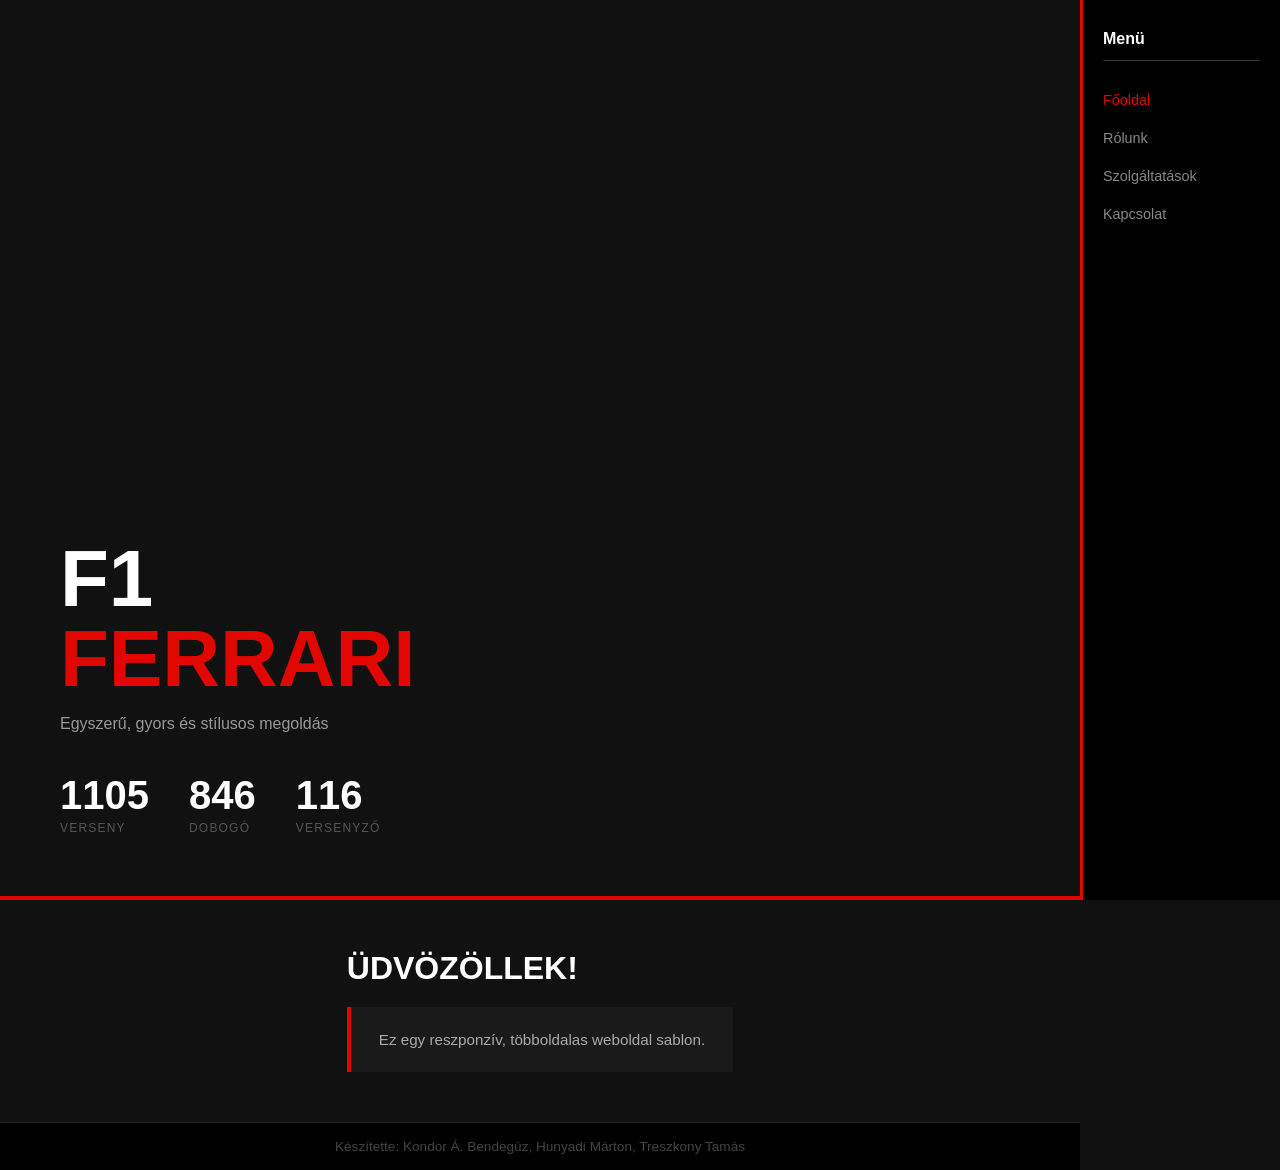
==== index.html @ c92317cb "elso" ====
<!DOCTYPE html>
<html lang="hu">
<head>
  <meta charset="UTF-8">
  <title>Főoldal</title>
  <link rel="stylesheet" href="style.css">
</head>
<body class="page-f1">

  <nav class="sidenav">
    <span class="site-title">Menü</span>
    <a href="index.html" class="active">Főoldal</a>
    <a href="about.html">Rólunk</a>
    <a href="services.html">Szolgáltatások</a>
    <a href="contact.html">Kapcsolat</a>
  </nav>

  <section class="hero">
    <h1>F1<br><span>Ferrari</span></h1>
    <p>Egyszerű, gyors és stílusos megoldás</p>
    <div class="hero-stats">
      <div><span>1105</span><small>Verseny</small></div>
      <div><span>846</span><small>Dobogó</small></div>
      <div><span>116</span><small>Versenyző</small></div>
    </div>
  </section>

  <div class="container">
    <h2>Üdvözöllek!</h2>
    <div class="card">
      <p>Ez egy reszponzív, többoldalas weboldal sablon.</p>
    </div>
  </div>

  <footer>Készítette: Kondor Á. Bendegúz, Hunyadi Márton, Treszkony Tamás</footer>

</body>
</html>
---- style.css ----
* {
  margin: 0;
  padding: 0;
  box-sizing: border-box;
  font-family: 'Segoe UI', sans-serif;
}

body {
  min-height: 100vh;
  display: flex;
  flex-direction: column;
  margin-right: 200px;
}

header { display: none; }

/* --- SIDENAV --- */
.sidenav {
  position: fixed;
  top: 0;
  right: 0;
  width: 200px;
  height: 100vh;
  display: flex;
  flex-direction: column;
  padding: 30px 20px;
  gap: 8px;
}

.sidenav .site-title {
  font-weight: bold;
  font-size: 1rem;
  margin-bottom: 16px;
  padding-bottom: 12px;
}

.sidenav a {
  font-size: 0.9rem;
  text-decoration: none;
  padding: 7px 0;
}

.sidenav a:hover { text-decoration: underline; }


/* ================================
   F1 STÍLUS (főoldal)
================================ */

.page-f1 {
  background: #111;
  color: #fff;
}

.page-f1 .sidenav {
  background: #000;
  border-left: 3px solid #e10600;
}

.page-f1 .sidenav .site-title {
  color: #fff;
  border-bottom: 1px solid #333;
}

.page-f1 .sidenav a { color: #888; }
.page-f1 .sidenav a:hover  { color: #fff; }
.page-f1 .sidenav a.active { color: #e10600; }

.page-f1 .hero {
  height: 100vh;
  display: flex;
  flex-direction: column;
  justify-content: flex-end;
  padding: 60px;
  background: url('ferrari-f1.jpg') center/cover no-repeat;
  border-bottom: 4px solid #e10600;
}

.page-f1 .hero h1 {
  font-size: 5rem;
  font-weight: 900;
  text-transform: uppercase;
  line-height: 1;
  color: #fff;
}

.page-f1 .hero h1 span { color: #e10600; }

.page-f1 .hero p {
  color: #999;
  margin-top: 16px;
  font-size: 1rem;
}

.page-f1 .hero-stats {
  display: flex;
  gap: 40px;
  margin-top: 40px;
}

.page-f1 .hero-stats div span {
  display: block;
  font-size: 2.5rem;
  font-weight: 900;
  color: #fff;
}

.page-f1 .hero-stats div small {
  font-size: 0.75rem;
  text-transform: uppercase;
  letter-spacing: 0.1em;
  color: #555;
}

.page-f1 .container {
  max-width: 960px;
  margin: auto;
  padding: 50px 60px;
}

.page-f1 .container h2 {
  font-size: 2rem;
  font-weight: 900;
  text-transform: uppercase;
  margin-bottom: 20px;
}

.page-f1 .card {
  background: #1a1a1a;
  padding: 24px 28px;
  margin-top: 16px;
  border-left: 4px solid #e10600;
}

.page-f1 .card:hover { background: #222; }
.page-f1 .card h3 { color: #fff; margin-bottom: 8px; }
.page-f1 .card p  { color: #aaa; font-size: 0.95rem; }

.page-f1 footer {
  margin-top: auto;
  background: #000;
  text-align: center;
  padding: 16px;
  color: #444;
  font-size: 0.85rem;
  border-top: 1px solid #222;
}


/* ================================
   FERRARI STÍLUS (aloldalak)
================================ */

.page-ferrari {
  background: #0d0000;
  color: #f5f0eb;
}

.page-ferrari .sidenav {
  background: #0a0000;
  border-left: 3px solid #c9a84c;
}

.page-ferrari .sidenav .site-title {
  color: #f5f0eb;
  border-bottom: 1px solid #2e1a1a;
}

.page-ferrari .sidenav a { color: #7a5a5a; }
.page-ferrari .sidenav a:hover  { color: #e8c97a; }
.page-ferrari .sidenav a.active { color: #c9a84c; }

.page-ferrari .page-header {
  padding: 70px 60px 40px;
  background: #120505;
  border-bottom: 2px solid #cc0000;
}

.page-ferrari .page-header small {
  display: block;
  font-size: 0.72rem;
  letter-spacing: 0.3em;
  text-transform: uppercase;
  color: #c9a84c;
  margin-bottom: 10px;
}

.page-ferrari .page-header h1 {
  font-size: 3rem;
  font-weight: 700;
  color: #f5f0eb;
}

.page-ferrari .container {
  max-width: 960px;
  margin: auto;
  padding: 50px 60px;
}

.page-ferrari .card {
  background: #1c0a0a;
  padding: 28px 32px;
  margin-top: 20px;
  border-top: 2px solid #cc0000;
  border: 1px solid #2a1010;
  border-top: 2px solid #cc0000;
}

.page-ferrari .card:hover { border-color: #c9a84c; }
.page-ferrari .card h3 { color: #f5f0eb; margin-bottom: 8px; font-size: 1.2rem; }
.page-ferrari .card p  { color: #b0a0a0; font-size: 0.95rem; line-height: 1.7; }

.page-ferrari .card .contact-line {
  display: flex;
  gap: 12px;
  padding: 10px 0;
  border-bottom: 1px solid #2a1010;
  color: #c0b0b0;
}

.page-ferrari .card .contact-line:last-child { border-bottom: none; }

.page-ferrari .card .contact-label {
  font-size: 0.75rem;
  text-transform: uppercase;
  letter-spacing: 0.15em;
  color: #c9a84c;
  min-width: 70px;
}

.page-ferrari footer {
  margin-top: auto;
  background: #080000;
  text-align: center;
  padding: 16px;
  color: #4a2a2a;
  font-size: 0.85rem;
  border-top: 1px solid #2a1010;
}
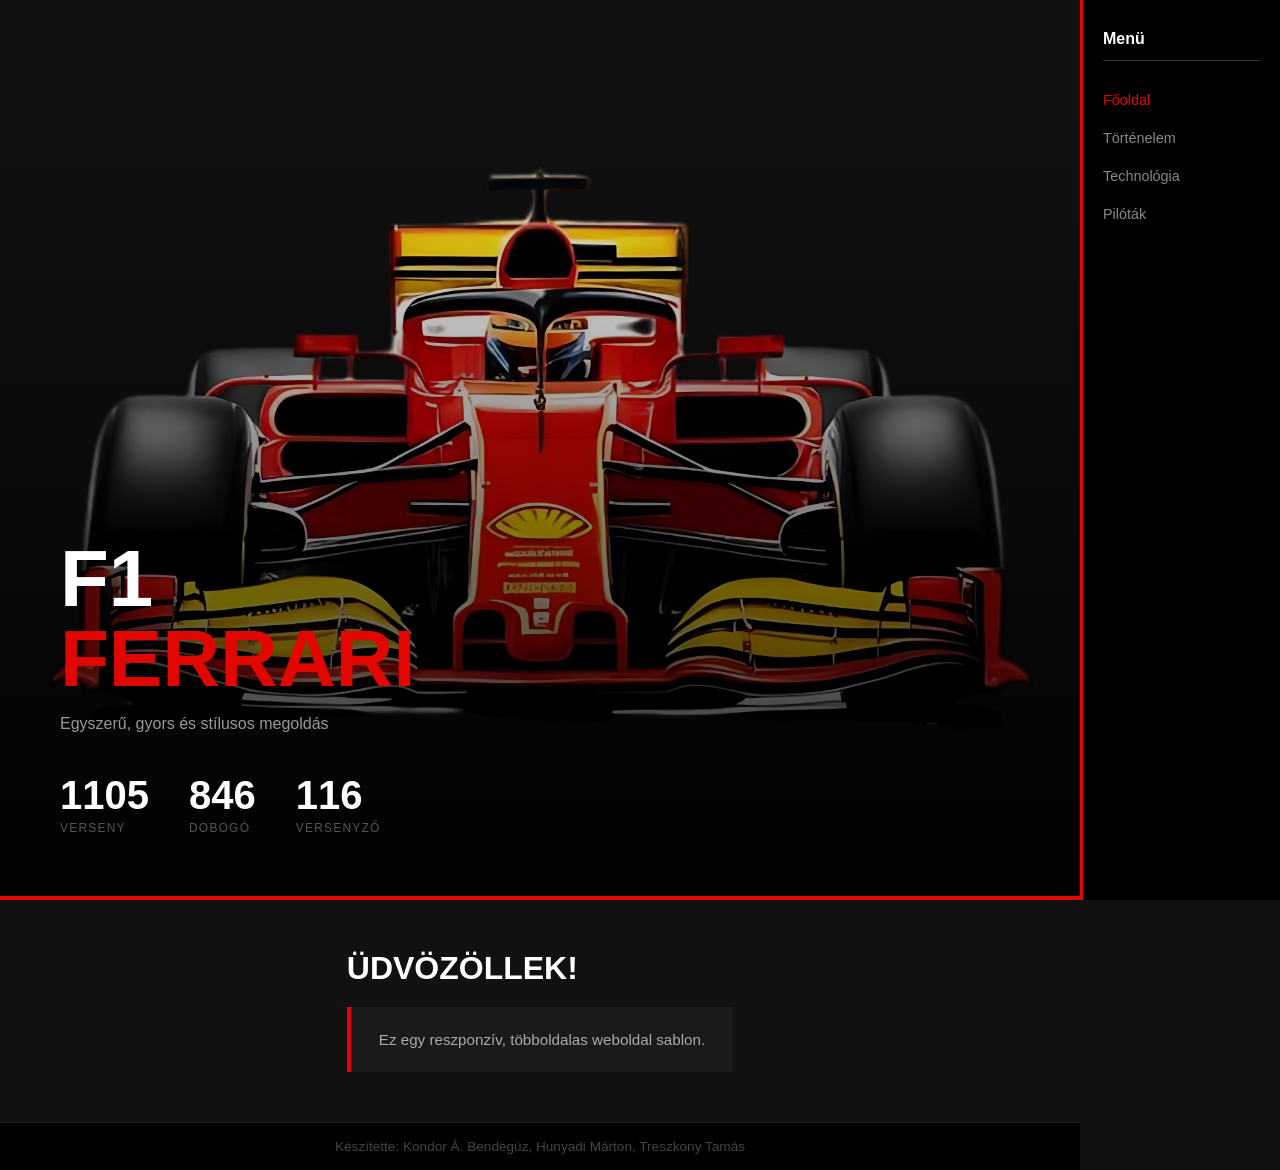
==== commit 65f98cae: "változások" ====
--- a/index.html
+++ b/index.html
@@ -10,9 +10,9 @@
   <nav class="sidenav">
     <span class="site-title">Menü</span>
     <a href="index.html" class="active">Főoldal</a>
-    <a href="about.html">Rólunk</a>
-    <a href="services.html">Szolgáltatások</a>
-    <a href="contact.html">Kapcsolat</a>
+    <a href="tortenelem.html">Történelem</a>
+    <a href="technologia.html">Technológia</a>
+    <a href="pilotak.html">Pilóták</a>
   </nav>
 
   <section class="hero">
--- a/style.css
+++ b/style.css
@@ -72,8 +72,23 @@
   flex-direction: column;
   justify-content: flex-end;
   padding: 60px;
-  background: url('ferrari-f1.jpg') center/cover no-repeat;
+  background: url('ferrari-f1.png') center/cover no-repeat;
   border-bottom: 4px solid #e10600;
+  position: relative;
+}
+
+.page-f1 .hero::after {
+  content: '';
+  position: absolute;
+  bottom: 0; left: 0; right: 0;
+  height: 90%;
+  background: linear-gradient(to top, rgba(0,0,0,0.9), transparent);
+  pointer-events: none;
+}
+
+.page-f1 .hero > * {
+  position: relative;
+  z-index: 1;
 }
 
 .page-f1 .hero h1 {
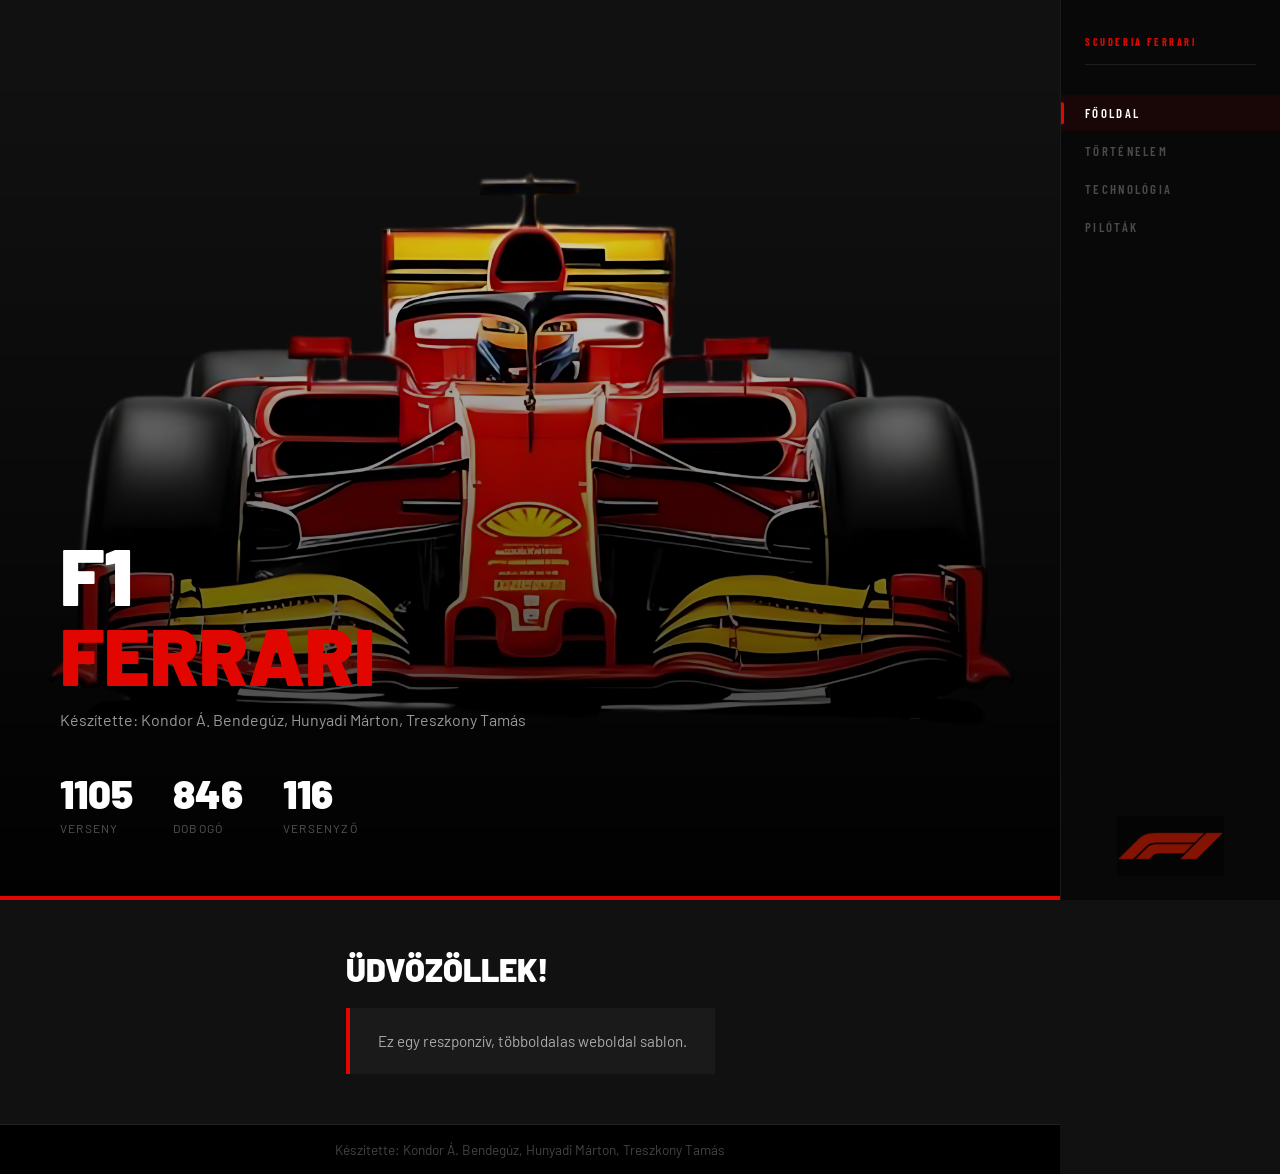
==== commit d6ed7816: "Változások2" ====
--- a/index.html
+++ b/index.html
@@ -1,38 +1,49 @@
-<!DOCTYPE html>
-<html lang="hu">
-<head>
-  <meta charset="UTF-8">
-  <title>Főoldal</title>
-  <link rel="stylesheet" href="style.css">
-</head>
-<body class="page-f1">
-
-  <nav class="sidenav">
-    <span class="site-title">Menü</span>
-    <a href="index.html" class="active">Főoldal</a>
-    <a href="tortenelem.html">Történelem</a>
-    <a href="technologia.html">Technológia</a>
-    <a href="pilotak.html">Pilóták</a>
-  </nav>
-
-  <section class="hero">
-    <h1>F1<br><span>Ferrari</span></h1>
-    <p>Egyszerű, gyors és stílusos megoldás</p>
-    <div class="hero-stats">
-      <div><span>1105</span><small>Verseny</small></div>
-      <div><span>846</span><small>Dobogó</small></div>
-      <div><span>116</span><small>Versenyző</small></div>
-    </div>
-  </section>
-
-  <div class="container">
-    <h2>Üdvözöllek!</h2>
-    <div class="card">
-      <p>Ez egy reszponzív, többoldalas weboldal sablon.</p>
-    </div>
-  </div>
-
-  <footer>Készítette: Kondor Á. Bendegúz, Hunyadi Márton, Treszkony Tamás</footer>
-
-</body>
+<!DOCTYPE html>
+<html lang="hu">
+<head>
+  <meta charset="UTF-8">
+  <title>Főoldal</title>
+  <link rel="stylesheet" href="style.css">
+</head>
+<body class="page-f1">
+
+  <nav class="sidenav">
+    <span class="site-title">Scuderia Ferrari</span>
+    <a href="index.html" class="active">Főoldal</a>
+    <a href="tortenelem.html">Történelem</a>
+    <a href="technologia.html">Technológia</a>
+    <a href="pilotak.html">Pilóták</a>
+  </nav>
+
+  <section class="hero">
+    <h1>F1<br><span>Ferrari</span></h1>
+    <p>Készítette: Kondor Á. Bendegúz, Hunyadi Márton, Treszkony Tamás</p>
+    <div class="hero-stats">
+      <div><span>1105</span><small>Verseny</small></div>
+      <div><span>846</span><small>Dobogó</small></div>
+      <div><span>116</span><small>Versenyző</small></div>
+    </div>
+  </section>
+
+  <div class="container">
+    <h2>Üdvözöllek!</h2>
+    <div class="card">
+      <p>Ez egy reszponzív, többoldalas weboldal sablon.</p>
+    </div>
+  </div>
+
+  <footer>Készítette: Kondor Á. Bendegúz, Hunyadi Márton, Treszkony Tamás</footer>
+
+<script>
+  document.querySelectorAll(".sidenav a").forEach(a => {
+    a.addEventListener("click", function(e) {
+      const href = this.getAttribute("href");
+      if (!href || href.startsWith("#")) return;
+      e.preventDefault();
+      document.body.classList.add("fade-out");
+      setTimeout(() => { window.location.href = href; }, 300);
+    });
+  });
+</script>
+</body>
 </html>
--- a/style.css
+++ b/style.css
@@ -1,15 +1,23 @@
+@import url('https://fonts.googleapis.com/css2?family=Barlow+Condensed:wght@400;600;700&family=Barlow:wght@400;500&display=swap');
+
 * {
   margin: 0;
   padding: 0;
   box-sizing: border-box;
-  font-family: 'Segoe UI', sans-serif;
+  font-family: 'Barlow', 'Segoe UI', sans-serif;
+}
+
+@keyframes pageFadeIn {
+  from { opacity: 0; }
+  to   { opacity: 1; }
 }
 
 body {
   min-height: 100vh;
   display: flex;
   flex-direction: column;
-  margin-right: 200px;
+  margin-right: 220px;
+  animation: pageFadeIn 0.45s ease both;
 }
 
 header { display: none; }
@@ -19,28 +27,60 @@
   position: fixed;
   top: 0;
   right: 0;
-  width: 200px;
+  width: 220px;
   height: 100vh;
   display: flex;
   flex-direction: column;
-  padding: 30px 20px;
-  gap: 8px;
+  padding: 36px 0 30px;
+  gap: 2px;
 }
 
 .sidenav .site-title {
-  font-weight: bold;
-  font-size: 1rem;
-  margin-bottom: 16px;
-  padding-bottom: 12px;
+  font-family: 'Barlow Condensed', sans-serif;
+  font-weight: 700;
+  font-size: 0.65rem;
+  letter-spacing: 0.25em;
+  text-transform: uppercase;
+  margin: 0 24px 28px;
+  padding-bottom: 16px;
 }
 
 .sidenav a {
-  font-size: 0.9rem;
+  font-family: 'Barlow Condensed', sans-serif;
+  font-size: 0.8rem;
+  font-weight: 600;
+  letter-spacing: 0.18em;
+  text-transform: uppercase;
   text-decoration: none;
-  padding: 7px 0;
-}
-
-.sidenav a:hover { text-decoration: underline; }
+  padding: 10px 24px;
+  transition: all 0.18s ease;
+  position: relative;
+}
+
+.sidenav a::before {
+  content: '';
+  position: absolute;
+  left: 0;
+  top: 50%;
+  transform: translateY(-50%) scaleY(0);
+  width: 3px;
+  height: 60%;
+  border-radius: 0 2px 2px 0;
+  transition: transform 0.18s ease;
+}
+
+.sidenav::after {
+  content: '';
+  position: absolute;
+  bottom: 24px;
+  left: 50%;
+  transform: translateX(-50%);
+  width: 160px;
+  height: 60px;
+  background: url('f1-logo.png') center/contain no-repeat;
+  opacity: 0.5;
+  pointer-events: none;
+}
 
 
 /* ================================
@@ -53,18 +93,41 @@
 }
 
 .page-f1 .sidenav {
-  background: #000;
-  border-left: 3px solid #e10600;
+  background: #080808;
+  border-left: 1px solid #1a1a1a;
 }
 
 .page-f1 .sidenav .site-title {
+  color: #e10600;
+  border-bottom: 1px solid #1e1e1e;
+}
+
+.page-f1 .sidenav a {
+  color: #4a4a4a;
+}
+
+.page-f1 .sidenav a::before {
+  background: #e10600;
+}
+
+.page-f1 .sidenav a:hover {
+  color: #cccccc;
+  background: rgba(255,255,255,0.03);
+}
+
+.page-f1 .sidenav a:hover::before {
+  transform: translateY(-50%) scaleY(1);
+}
+
+.page-f1 .sidenav a.active {
   color: #fff;
-  border-bottom: 1px solid #333;
-}
-
-.page-f1 .sidenav a { color: #888; }
-.page-f1 .sidenav a:hover  { color: #fff; }
-.page-f1 .sidenav a.active { color: #e10600; }
+  background: rgba(225, 6, 0, 0.08);
+}
+
+.page-f1 .sidenav a.active::before {
+  background: #e10600;
+  transform: translateY(-50%) scaleY(1);
+}
 
 .page-f1 .hero {
   height: 100vh;
@@ -171,19 +234,55 @@
   color: #f5f0eb;
 }
 
+.page-ferrari::before {
+  content: '';
+  position: fixed;
+  top: 0;
+  left: 0;
+  right: 220px;
+  bottom: 0;
+  background: url('f1-logo.png') center/90% no-repeat;
+  opacity: 0.15;
+  pointer-events: none;
+  z-index: 0;
+}
+
 .page-ferrari .sidenav {
-  background: #0a0000;
-  border-left: 3px solid #c9a84c;
+  background: #080000;
+  border-left: 1px solid #1a0808;
 }
 
 .page-ferrari .sidenav .site-title {
+  color: #c9a84c;
+  border-bottom: 1px solid #1e0a0a;
+}
+
+.page-ferrari .sidenav a {
+  color: #3d2020;
+}
+
+.page-ferrari .sidenav a::before {
+  background: #c9a84c;
+}
+
+.page-ferrari .sidenav a:hover {
+  color: #c9a84c;
+  background: rgba(201, 168, 76, 0.05);
+}
+
+.page-ferrari .sidenav a:hover::before {
+  transform: translateY(-50%) scaleY(1);
+}
+
+.page-ferrari .sidenav a.active {
   color: #f5f0eb;
-  border-bottom: 1px solid #2e1a1a;
-}
-
-.page-ferrari .sidenav a { color: #7a5a5a; }
-.page-ferrari .sidenav a:hover  { color: #e8c97a; }
-.page-ferrari .sidenav a.active { color: #c9a84c; }
+  background: rgba(201, 168, 76, 0.07);
+}
+
+.page-ferrari .sidenav a.active::before {
+  background: #c9a84c;
+  transform: translateY(-50%) scaleY(1);
+}
 
 .page-ferrari .page-header {
   padding: 70px 60px 40px;
@@ -252,3 +351,12 @@
   font-size: 0.85rem;
   border-top: 1px solid #2a1010;
 }
+
+/* --- PAGE TRANSITION FADE OUT --- */
+body.fade-out {
+  animation: pageFadeOut 0.3s ease forwards;
+}
+
+@keyframes pageFadeOut {
+  to { opacity: 0; }
+}
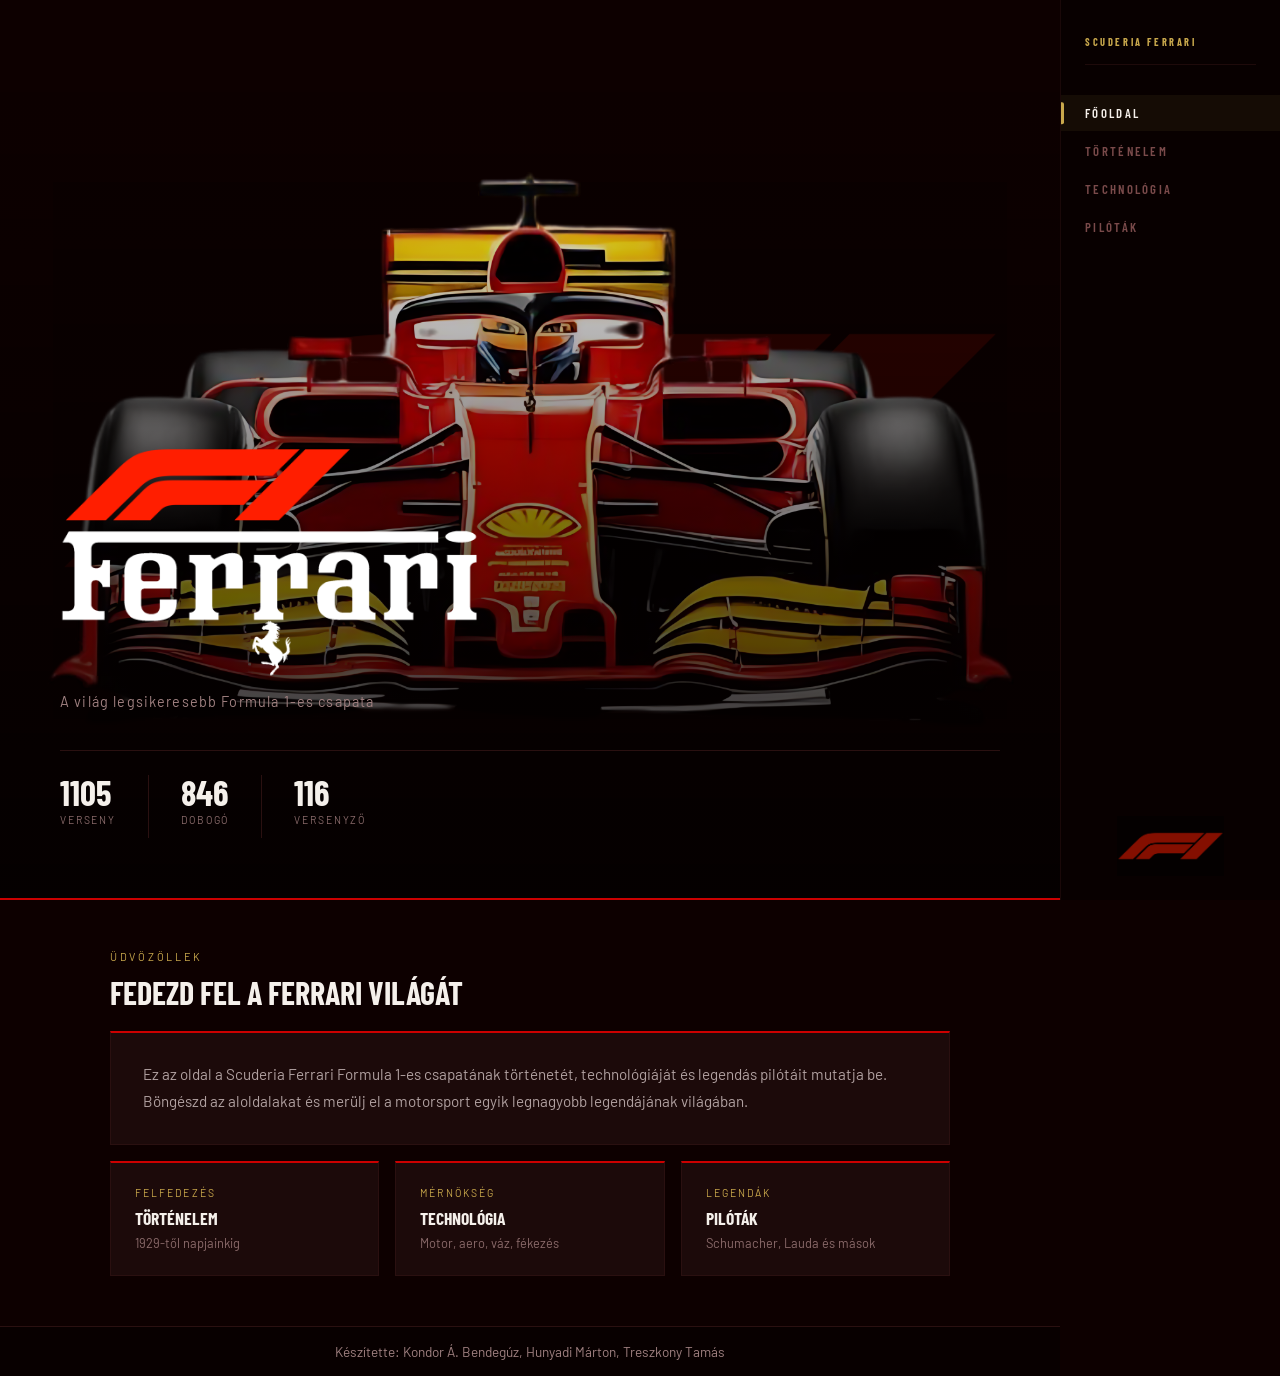
==== commit 2fa1126b: "Kérdőív, képek, tartalom kiegészítése" ====
--- a/index.html
+++ b/index.html
@@ -5,7 +5,7 @@
   <title>Főoldal</title>
   <link rel="stylesheet" href="style.css">
 </head>
-<body class="page-f1">
+<body >
 
   <nav class="sidenav">
     <span class="site-title">Scuderia Ferrari</span>
@@ -15,9 +15,11 @@
     <a href="pilotak.html">Pilóták</a>
   </nav>
 
-  <section class="hero">
-    <h1>F1<br><span>Ferrari</span></h1>
-    <p>Készítette: Kondor Á. Bendegúz, Hunyadi Márton, Treszkony Tamás</p>
+  <main class="page-content">
+
+  <section class="hero-index">
+    <img src="ferrari_title.png" alt="Formula 1 és Ferrari logó" title="Scuderia Ferrari — Formula 1" class="hero-title-img">
+    <p>A világ legsikeresebb Formula 1-es csapata</p>
     <div class="hero-stats">
       <div><span>1105</span><small>Verseny</small></div>
       <div><span>846</span><small>Dobogó</small></div>
@@ -25,14 +27,33 @@
     </div>
   </section>
 
-  <div class="container">
-    <h2>Üdvözöllek!</h2>
+  <div class="welcome">
+    <span class="welcome-label">Üdvözöllek</span>
+    <h2>Fedezd fel a Ferrari világát</h2>
     <div class="card">
-      <p>Ez egy reszponzív, többoldalas weboldal sablon.</p>
+      <p>Ez az oldal a Scuderia Ferrari Formula 1-es csapatának történetét, technológiáját és legendás pilótáit mutatja be. Böngészd az aloldalakat és merülj el a motorsport egyik legnagyobb legendájának világában.</p>
+    </div>
+    <div class="nav-cards">
+      <a href="tortenelem.html" class="nav-card">
+        <span>Felfedezés</span>
+        <h3>Történelem</h3>
+        <p>1929-től napjainkig</p>
+      </a>
+      <a href="technologia.html" class="nav-card">
+        <span>Mérnökség</span>
+        <h3>Technológia</h3>
+        <p>Motor, aero, váz, fékezés</p>
+      </a>
+      <a href="pilotak.html" class="nav-card">
+        <span>Legendák</span>
+        <h3>Pilóták</h3>
+        <p>Schumacher, Lauda és mások</p>
+      </a>
     </div>
   </div>
 
   <footer>Készítette: Kondor Á. Bendegúz, Hunyadi Márton, Treszkony Tamás</footer>
+  </main>
 
 <script>
   document.querySelectorAll(".sidenav a").forEach(a => {
@@ -40,10 +61,10 @@
       const href = this.getAttribute("href");
       if (!href || href.startsWith("#")) return;
       e.preventDefault();
-      document.body.classList.add("fade-out");
-      setTimeout(() => { window.location.href = href; }, 300);
+      document.querySelector(".page-content").classList.add("fade-out");
+      setTimeout(() => { window.location.href = href; }, 250);
     });
   });
 </script>
 </body>
-</html>+</html>
--- a/style.css
+++ b/style.css
@@ -12,6 +12,10 @@
   to   { opacity: 1; }
 }
 
+@keyframes pageFadeOut {
+  to { opacity: 0; }
+}
+
 body {
   min-height: 100vh;
   display: flex;
@@ -20,9 +24,13 @@
   animation: pageFadeIn 0.45s ease both;
 }
 
-header { display: none; }
-
-/* --- SIDENAV --- */
+body.fade-out {
+  animation: pageFadeOut 0.3s ease forwards;
+}
+
+header {
+  display: none;
+}
 .sidenav {
   position: fixed;
   top: 0;
@@ -33,40 +41,8 @@
   flex-direction: column;
   padding: 36px 0 30px;
   gap: 2px;
-}
-
-.sidenav .site-title {
-  font-family: 'Barlow Condensed', sans-serif;
-  font-weight: 700;
-  font-size: 0.65rem;
-  letter-spacing: 0.25em;
-  text-transform: uppercase;
-  margin: 0 24px 28px;
-  padding-bottom: 16px;
-}
-
-.sidenav a {
-  font-family: 'Barlow Condensed', sans-serif;
-  font-size: 0.8rem;
-  font-weight: 600;
-  letter-spacing: 0.18em;
-  text-transform: uppercase;
-  text-decoration: none;
-  padding: 10px 24px;
-  transition: all 0.18s ease;
-  position: relative;
-}
-
-.sidenav a::before {
-  content: '';
-  position: absolute;
-  left: 0;
-  top: 50%;
-  transform: translateY(-50%) scaleY(0);
-  width: 3px;
-  height: 60%;
-  border-radius: 0 2px 2px 0;
-  transition: transform 0.18s ease;
+  background: #080000;
+  border-left: 1px solid #1a0808;
 }
 
 .sidenav::after {
@@ -82,159 +58,64 @@
   pointer-events: none;
 }
 
-
-/* ================================
-   F1 STÍLUS (főoldal)
-================================ */
-
-.page-f1 {
-  background: #111;
-  color: #fff;
-}
-
-.page-f1 .sidenav {
-  background: #080808;
-  border-left: 1px solid #1a1a1a;
-}
-
-.page-f1 .sidenav .site-title {
-  color: #e10600;
-  border-bottom: 1px solid #1e1e1e;
-}
-
-.page-f1 .sidenav a {
-  color: #4a4a4a;
-}
-
-.page-f1 .sidenav a::before {
-  background: #e10600;
-}
-
-.page-f1 .sidenav a:hover {
-  color: #cccccc;
-  background: rgba(255,255,255,0.03);
-}
-
-.page-f1 .sidenav a:hover::before {
-  transform: translateY(-50%) scaleY(1);
-}
-
-.page-f1 .sidenav a.active {
-  color: #fff;
-  background: rgba(225, 6, 0, 0.08);
-}
-
-.page-f1 .sidenav a.active::before {
-  background: #e10600;
-  transform: translateY(-50%) scaleY(1);
-}
-
-.page-f1 .hero {
-  height: 100vh;
-  display: flex;
-  flex-direction: column;
-  justify-content: flex-end;
-  padding: 60px;
-  background: url('ferrari-f1.png') center/cover no-repeat;
-  border-bottom: 4px solid #e10600;
+.sidenav .site-title {
+  font-family: 'Barlow Condensed', sans-serif;
+  font-weight: 700;
+  font-size: 0.65rem;
+  letter-spacing: 0.25em;
+  text-transform: uppercase;
+  color: #c9a84c;
+  margin: 0 24px 28px;
+  padding-bottom: 16px;
+  border-bottom: 1px solid #1e0a0a;
+}
+
+.sidenav a {
+  font-family: 'Barlow Condensed', sans-serif;
+  font-size: 0.8rem;
+  font-weight: 600;
+  letter-spacing: 0.18em;
+  text-transform: uppercase;
+  text-decoration: none;
+  padding: 10px 24px;
+  color: #7a4a4a;
+  transition: all 0.18s ease;
   position: relative;
 }
 
-.page-f1 .hero::after {
+.sidenav a::before {
   content: '';
   position: absolute;
-  bottom: 0; left: 0; right: 0;
-  height: 90%;
-  background: linear-gradient(to top, rgba(0,0,0,0.9), transparent);
-  pointer-events: none;
-}
-
-.page-f1 .hero > * {
-  position: relative;
-  z-index: 1;
-}
-
-.page-f1 .hero h1 {
-  font-size: 5rem;
-  font-weight: 900;
-  text-transform: uppercase;
-  line-height: 1;
-  color: #fff;
-}
-
-.page-f1 .hero h1 span { color: #e10600; }
-
-.page-f1 .hero p {
-  color: #999;
-  margin-top: 16px;
-  font-size: 1rem;
-}
-
-.page-f1 .hero-stats {
-  display: flex;
-  gap: 40px;
-  margin-top: 40px;
-}
-
-.page-f1 .hero-stats div span {
-  display: block;
-  font-size: 2.5rem;
-  font-weight: 900;
-  color: #fff;
-}
-
-.page-f1 .hero-stats div small {
-  font-size: 0.75rem;
-  text-transform: uppercase;
-  letter-spacing: 0.1em;
-  color: #555;
-}
-
-.page-f1 .container {
-  max-width: 960px;
-  margin: auto;
-  padding: 50px 60px;
-}
-
-.page-f1 .container h2 {
-  font-size: 2rem;
-  font-weight: 900;
-  text-transform: uppercase;
-  margin-bottom: 20px;
-}
-
-.page-f1 .card {
-  background: #1a1a1a;
-  padding: 24px 28px;
-  margin-top: 16px;
-  border-left: 4px solid #e10600;
-}
-
-.page-f1 .card:hover { background: #222; }
-.page-f1 .card h3 { color: #fff; margin-bottom: 8px; }
-.page-f1 .card p  { color: #aaa; font-size: 0.95rem; }
-
-.page-f1 footer {
-  margin-top: auto;
-  background: #000;
-  text-align: center;
-  padding: 16px;
-  color: #444;
-  font-size: 0.85rem;
-  border-top: 1px solid #222;
-}
-
-
-/* ================================
-   FERRARI STÍLUS (aloldalak)
-================================ */
-
-.page-ferrari {
+  left: 0;
+  top: 50%;
+  transform: translateY(-50%) scaleY(0);
+  width: 3px;
+  height: 60%;
+  background: #c9a84c;
+  border-radius: 0 2px 2px 0;
+  transition: transform 0.18s ease;
+}
+
+.sidenav a:hover {
+  color: #c9a84c;
+  background: rgba(201, 168, 76, 0.05);
+}
+
+.sidenav a:hover::before,
+.sidenav a.active::before {
+  transform: translateY(-50%) scaleY(1);
+}
+
+.sidenav a.active {
+  color: #f5f0eb;
+  background: rgba(201, 168, 76, 0.07);
+}
+body {
   background: #0d0000;
   color: #f5f0eb;
 }
 
-.page-ferrari::before {
+body::before {
   content: '';
   position: fixed;
   top: 0;
@@ -247,50 +128,13 @@
   z-index: 0;
 }
 
-.page-ferrari .sidenav {
-  background: #080000;
-  border-left: 1px solid #1a0808;
-}
-
-.page-ferrari .sidenav .site-title {
-  color: #c9a84c;
-  border-bottom: 1px solid #1e0a0a;
-}
-
-.page-ferrari .sidenav a {
-  color: #3d2020;
-}
-
-.page-ferrari .sidenav a::before {
-  background: #c9a84c;
-}
-
-.page-ferrari .sidenav a:hover {
-  color: #c9a84c;
-  background: rgba(201, 168, 76, 0.05);
-}
-
-.page-ferrari .sidenav a:hover::before {
-  transform: translateY(-50%) scaleY(1);
-}
-
-.page-ferrari .sidenav a.active {
-  color: #f5f0eb;
-  background: rgba(201, 168, 76, 0.07);
-}
-
-.page-ferrari .sidenav a.active::before {
-  background: #c9a84c;
-  transform: translateY(-50%) scaleY(1);
-}
-
-.page-ferrari .page-header {
+.page-header {
   padding: 70px 60px 40px;
   background: #120505;
   border-bottom: 2px solid #cc0000;
 }
 
-.page-ferrari .page-header small {
+.page-header small {
   display: block;
   font-size: 0.72rem;
   letter-spacing: 0.3em;
@@ -299,64 +143,585 @@
   margin-bottom: 10px;
 }
 
-.page-ferrari .page-header h1 {
+.page-header h1 {
   font-size: 3rem;
   font-weight: 700;
   color: #f5f0eb;
 }
 
-.page-ferrari .container {
-  max-width: 960px;
-  margin: auto;
-  padding: 50px 60px;
-}
-
-.page-ferrari .card {
-  background: #1c0a0a;
-  padding: 28px 32px;
-  margin-top: 20px;
-  border-top: 2px solid #cc0000;
-  border: 1px solid #2a1010;
-  border-top: 2px solid #cc0000;
-}
-
-.page-ferrari .card:hover { border-color: #c9a84c; }
-.page-ferrari .card h3 { color: #f5f0eb; margin-bottom: 8px; font-size: 1.2rem; }
-.page-ferrari .card p  { color: #b0a0a0; font-size: 0.95rem; line-height: 1.7; }
-
-.page-ferrari .card .contact-line {
-  display: flex;
-  gap: 12px;
-  padding: 10px 0;
-  border-bottom: 1px solid #2a1010;
-  color: #c0b0b0;
-}
-
-.page-ferrari .card .contact-line:last-child { border-bottom: none; }
-
-.page-ferrari .card .contact-label {
-  font-size: 0.75rem;
-  text-transform: uppercase;
-  letter-spacing: 0.15em;
-  color: #c9a84c;
-  min-width: 70px;
-}
-
-.page-ferrari footer {
+footer {
   margin-top: auto;
   background: #080000;
   text-align: center;
   padding: 16px;
-  color: #4a2a2a;
+  color: #a08080;
   font-size: 0.85rem;
   border-top: 1px solid #2a1010;
 }
-
-/* --- PAGE TRANSITION FADE OUT --- */
-body.fade-out {
-  animation: pageFadeOut 0.3s ease forwards;
-}
-
-@keyframes pageFadeOut {
-  to { opacity: 0; }
-}
+.hero-index {
+  height: 100vh;
+  display: flex;
+  flex-direction: column;
+  justify-content: flex-end;
+  padding: 60px;
+  background: url('ferrari-f1.png') center/cover no-repeat;
+  border-bottom: 2px solid #cc0000;
+  position: relative;
+}
+
+.hero-index::after {
+  content: '';
+  position: absolute;
+  top: 10%;
+  left: 0;
+  right: 0;
+  bottom: 0;
+  background: linear-gradient(to top, rgba(5,0,0,0.97), transparent);
+  pointer-events: none;
+}
+
+.hero-index > * {
+  position: relative;
+  z-index: 1;
+}
+
+.hero-index small {
+  display: block;
+  font-size: 0.68rem;
+  letter-spacing: 0.3em;
+  text-transform: uppercase;
+  color: #c9a84c;
+  margin-bottom: 12px;
+}
+
+.hero-title-img {
+  width: 420px;
+  max-width: 100%;
+}
+
+.hero-index p {
+  color: #a08080;
+  margin-top: 14px;
+  font-size: 0.9rem;
+  letter-spacing: 0.08em;
+}
+
+.hero-stats {
+  display: flex;
+  margin-top: 40px;
+  border-top: 1px solid #2a1010;
+  padding-top: 24px;
+}
+
+.hero-stats div {
+  padding-right: 32px;
+  margin-right: 32px;
+  border-right: 1px solid #2a1010;
+}
+
+.hero-stats div:last-child {
+  border-right: none;
+}
+
+.hero-stats div span {
+  display: block;
+  font-family: 'Barlow Condensed', sans-serif;
+  font-size: 2.2rem;
+  font-weight: 700;
+  color: #f5f0eb;
+  line-height: 1;
+}
+
+.hero-stats div small {
+  display: block;
+  font-size: 0.65rem;
+  text-transform: uppercase;
+  letter-spacing: 0.18em;
+  color: #8a6a6a;
+  margin-top: 4px;
+}
+
+.welcome {
+  max-width: 960px;
+  margin: auto;
+  padding: 50px 60px;
+}
+
+.welcome-label {
+  display: block;
+  font-size: 0.68rem;
+  letter-spacing: 0.25em;
+  text-transform: uppercase;
+  color: #c9a84c;
+  margin-bottom: 10px;
+}
+
+.welcome h2 {
+  font-family: 'Barlow Condensed', sans-serif;
+  font-size: 2rem;
+  font-weight: 700;
+  text-transform: uppercase;
+  color: #f5f0eb;
+  margin-bottom: 20px;
+}
+
+.welcome .card {
+  background: #1c0a0a;
+  padding: 28px 32px;
+  border: 1px solid #2a1010;
+  border-top: 2px solid #cc0000;
+  color: #b0a0a0;
+  font-size: 0.95rem;
+  line-height: 1.8;
+}
+
+.nav-cards {
+  display: grid;
+  grid-template-columns: repeat(3, 1fr);
+  gap: 16px;
+  margin-top: 16px;
+}
+
+.nav-card {
+  display: block;
+  background: #1c0a0a;
+  border: 1px solid #2a1010;
+  border-top: 2px solid #cc0000;
+  padding: 24px;
+  text-decoration: none;
+  transition: border-color 0.2s;
+}
+
+.nav-card:hover {
+  border-color: #c9a84c;
+}
+
+.nav-card span {
+  display: block;
+  font-size: 0.65rem;
+  letter-spacing: 0.2em;
+  text-transform: uppercase;
+  color: #c9a84c;
+  margin-bottom: 8px;
+}
+
+.nav-card h3 {
+  font-family: 'Barlow Condensed', sans-serif;
+  font-size: 1.1rem;
+  font-weight: 700;
+  text-transform: uppercase;
+  color: #f5f0eb;
+}
+
+.nav-card p {
+  color: #8a6a6a;
+  font-size: 0.8rem;
+  margin-top: 6px;
+}
+.pilots-grid {
+  display: grid;
+  grid-template-columns: repeat(2, 1fr);
+  gap: 24px;
+  padding: 50px 60px;
+  max-width: 960px;
+  margin: auto;
+}
+
+.pilot-card {
+  background: #1c0a0a;
+  border: 1px solid #2a1010;
+  border-top: 2px solid #cc0000;
+  overflow: hidden;
+  transition: border-color 0.2s;
+}
+
+.pilot-card:hover {
+  border-color: #c9a84c;
+}
+
+.pilot-card img {
+  width: 100%;
+  aspect-ratio: 1 / 1;
+  object-fit: cover;
+  object-position: top center;
+  display: block;
+  filter: grayscale(20%);
+  transition: filter 0.3s;
+}
+
+.pilot-card:hover img {
+  filter: grayscale(0%);
+}
+
+.pilot-info {
+  padding: 20px 24px;
+}
+
+.pilot-info h3 {
+  color: #f5f0eb;
+  font-size: 1.2rem;
+  margin-bottom: 4px;
+}
+
+.pilot-info .pilot-years {
+  display: block;
+  font-size: 0.72rem;
+  letter-spacing: 0.2em;
+  text-transform: uppercase;
+  color: #c9a84c;
+  margin-bottom: 10px;
+}
+
+.pilot-info p {
+  color: #b0a0a0;
+  font-size: 0.9rem;
+  line-height: 1.7;
+}
+.tech-grid {
+  max-width: 960px;
+  margin: auto;
+  padding: 50px 60px;
+  display: flex;
+  flex-direction: column;
+  gap: 32px;
+}
+
+.tech-card {
+  background: #1c0a0a;
+  border: 1px solid #2a1010;
+  border-top: 2px solid #cc0000;
+  overflow: hidden;
+  transition: border-color 0.2s;
+  display: grid;
+  grid-template-columns: 1fr 1fr;
+}
+
+.tech-card:nth-child(even) {
+  direction: rtl;
+}
+
+.tech-card:nth-child(even) .tech-text {
+  direction: ltr;
+}
+
+.tech-card:hover {
+  border-color: #c9a84c;
+}
+
+.tech-card img {
+  width: 100%;
+  height: 280px;
+  object-fit: cover;
+  display: block;
+  filter: grayscale(15%);
+  transition: filter 0.3s;
+}
+
+.tech-card:hover img {
+  filter: grayscale(0%);
+}
+
+.tech-text {
+  padding: 32px 36px;
+  display: flex;
+  flex-direction: column;
+  justify-content: center;
+  direction: ltr;
+}
+
+.tech-text .tech-label {
+  display: block;
+  font-size: 0.68rem;
+  letter-spacing: 0.25em;
+  text-transform: uppercase;
+  color: #c9a84c;
+  margin-bottom: 10px;
+}
+
+.tech-text h3 {
+  color: #f5f0eb;
+  font-size: 1.3rem;
+  margin-bottom: 14px;
+  line-height: 1.3;
+}
+
+.tech-text p {
+  color: #b0a0a0;
+  font-size: 0.9rem;
+  line-height: 1.8;
+}
+
+.tech-stat {
+  display: flex;
+  gap: 28px;
+  margin-top: 16px;
+  padding-top: 16px;
+  border-top: 1px solid #2a1010;
+}
+
+.tech-stat div span {
+  display: block;
+  font-family: 'Barlow Condensed', sans-serif;
+  font-size: 1.5rem;
+  font-weight: 700;
+  color: #e10600;
+}
+
+.tech-stat div small {
+  font-size: 0.68rem;
+  text-transform: uppercase;
+  letter-spacing: 0.15em;
+  color: #8a6a6a;
+}
+.quiz {
+  max-width: 960px;
+  margin: auto;
+  padding: 50px 60px;
+}
+
+.quiz-header {
+  margin-bottom: 32px;
+}
+
+.quiz-header small {
+  display: block;
+  font-size: 0.72rem;
+  letter-spacing: 0.3em;
+  text-transform: uppercase;
+  color: #c9a84c;
+  margin-bottom: 10px;
+}
+
+.quiz-header h2 {
+  font-family: 'Barlow Condensed', sans-serif;
+  font-size: 2rem;
+  font-weight: 700;
+  color: #f5f0eb;
+  text-transform: uppercase;
+}
+
+.quiz-question {
+  background: #1c0a0a;
+  border: 1px solid #2a1010;
+  border-top: 2px solid #cc0000;
+  padding: 24px 28px;
+  margin-bottom: 16px;
+  transition: border-color 0.2s;
+}
+
+.quiz-question.helyes {
+  border-color: #2a7a2a;
+  border-top-color: #2a7a2a;
+  background: #0a1c0a;
+}
+
+.quiz-question.helytelen {
+  border-color: #7a2a2a;
+  border-top-color: #cc0000;
+  background: #1c0808;
+}
+
+.quiz-question p {
+  color: #f5f0eb;
+  font-size: 1rem;
+  margin-bottom: 16px;
+  font-weight: 500;
+}
+
+.quiz-question label {
+  display: block;
+  color: #b0a0a0;
+  font-size: 0.9rem;
+  padding: 8px 0;
+  cursor: pointer;
+  border-bottom: 1px solid #2a1010;
+}
+
+.quiz-question label:last-of-type {
+  border-bottom: none;
+}
+
+.quiz-question label:hover {
+  color: #c9a84c;
+}
+
+.quiz-question input[type="radio"] {
+  margin-right: 10px;
+  accent-color: #cc0000;
+}
+
+.quiz-btn {
+  background: #cc0000;
+  color: #f5f0eb;
+  border: none;
+  padding: 14px 36px;
+  font-family: 'Barlow Condensed', sans-serif;
+  font-size: 1rem;
+  font-weight: 700;
+  letter-spacing: 0.15em;
+  text-transform: uppercase;
+  cursor: pointer;
+  margin-top: 8px;
+  transition: background 0.2s;
+}
+
+.quiz-btn:hover {
+  background: #aa0000;
+}
+
+.quiz-result {
+  display: none;
+  margin-top: 20px;
+  background: #1c0a0a;
+  border: 1px solid #2a1010;
+  border-left: 4px solid #c9a84c;
+  padding: 20px 24px;
+  color: #f5f0eb;
+  font-size: 1rem;
+  line-height: 1.7;
+}
+
+.timeline {
+  max-width: 960px;
+  margin: auto;
+  padding: 50px 60px;
+  display: flex;
+  flex-direction: column;
+}
+
+.timeline-item {
+  display: grid;
+  grid-template-columns: 120px 1fr;
+  position: relative;
+}
+
+.timeline-year {
+  display: flex;
+  flex-direction: column;
+  align-items: center;
+  padding-top: 8px;
+}
+
+.timeline-year span {
+  font-family: 'Barlow Condensed', sans-serif;
+  font-size: 1.6rem;
+  font-weight: 700;
+  color: #e10600;
+  line-height: 1;
+}
+
+.timeline-year small {
+  font-size: 0.6rem;
+  letter-spacing: 0.2em;
+  text-transform: uppercase;
+  color: #8a6a6a;
+  margin-top: 4px;
+}
+
+.timeline-line {
+  width: 1px;
+  flex: 1;
+  background: linear-gradient(to bottom, #cc0000, #2a1010);
+  margin-top: 12px;
+}
+
+.timeline-item:last-child .timeline-line {
+  display: none;
+}
+
+.timeline-dot {
+  position: absolute;
+  left: 112px;
+  top: 10px;
+  width: 10px;
+  height: 10px;
+  background: #cc0000;
+  border: 2px solid #0d0000;
+  border-radius: 50%;
+  z-index: 1;
+}
+
+.timeline-connector {
+  position: absolute;
+  left: 121px;
+  top: 14px;
+  width: 20px;
+  height: 1px;
+  background: #cc0000;
+}
+
+.timeline-content {
+  padding: 0 0 48px 32px;
+}
+
+.timeline-content h3 {
+  color: #f5f0eb;
+  font-size: 1.25rem;
+  margin-bottom: 14px;
+  padding-bottom: 10px;
+  border-bottom: 1px solid #2a1010;
+}
+
+.timeline-body {
+  display: grid;
+  grid-template-columns: 1fr 1fr;
+  gap: 20px;
+  align-items: start;
+}
+
+.timeline-item:nth-child(even) .timeline-body img {
+  order: 2;
+}
+
+.timeline-item:nth-child(even) .timeline-body .timeline-text {
+  order: 1;
+}
+
+.timeline-body img {
+  width: 100%;
+  aspect-ratio: 16 / 10;
+  object-fit: cover;
+  display: block;
+  border: 1px solid #2a1010;
+  filter: grayscale(20%);
+  transition: filter 0.3s, border-color 0.2s;
+}
+
+.timeline-body img:hover {
+  filter: grayscale(0%);
+  border-color: #c9a84c;
+}
+
+.timeline-text p {
+  color: #b0a0a0;
+  font-size: 0.9rem;
+  line-height: 1.8;
+}
+
+.timeline-stat {
+  display: flex;
+  flex-wrap: wrap;
+  gap: 16px;
+  margin-top: 14px;
+}
+
+.timeline-stat div {
+  background: #120505;
+  border: 1px solid #2a1010;
+  padding: 8px 14px;
+}
+
+.timeline-stat div span {
+  display: block;
+  font-family: 'Barlow Condensed', sans-serif;
+  font-size: 1.2rem;
+  font-weight: 700;
+  color: #e10600;
+}
+
+.timeline-stat div small {
+  font-size: 0.62rem;
+  text-transform: uppercase;
+  letter-spacing: 0.15em;
+  color: #8a6a6a;
+}
